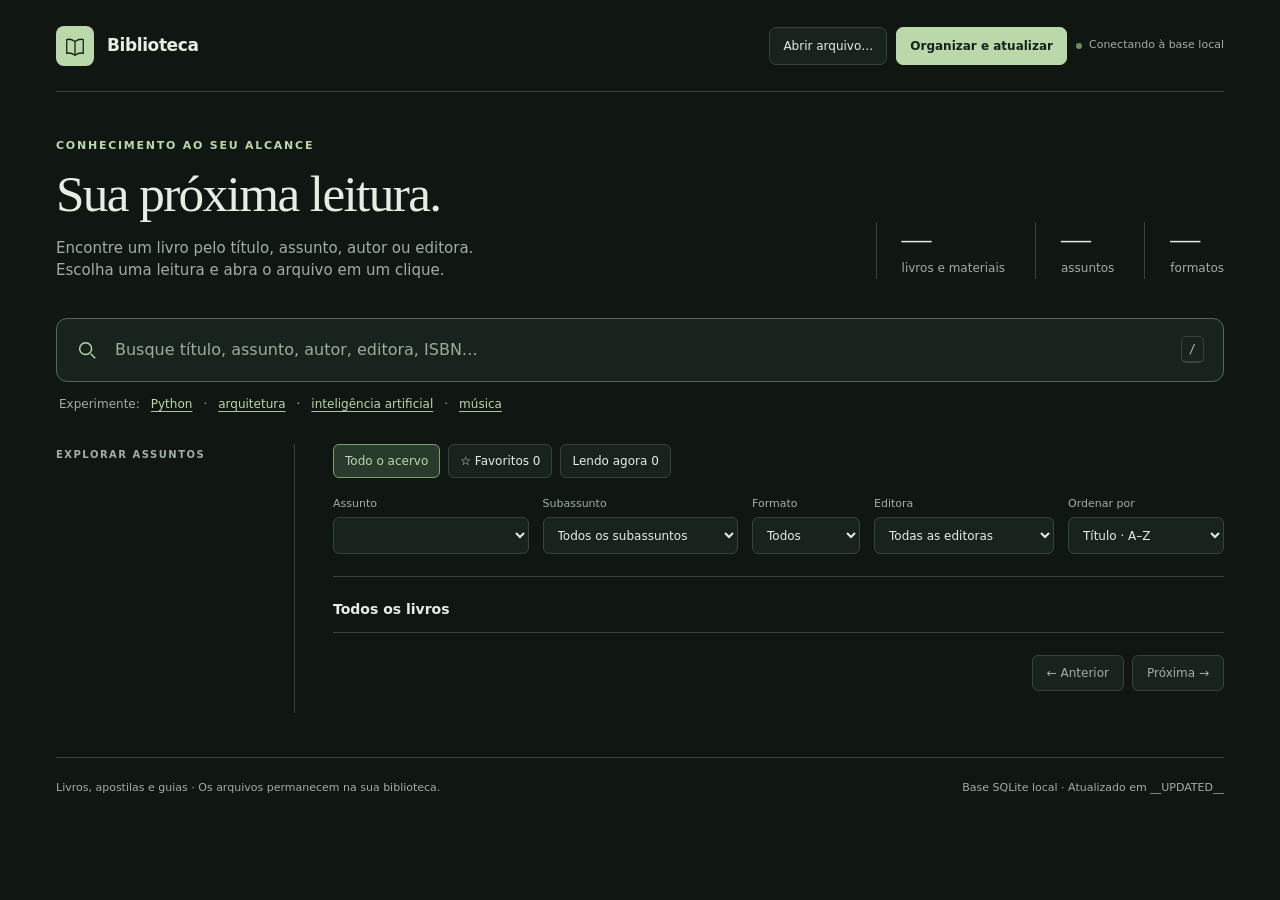
==== src/main/resources/catalogo/catalogo_template.html @ aec9bbdf "feat: migrate catalog to Java and automate Linux releases" ====
<!doctype html>
<html lang="pt-BR">
<head>
<meta charset="utf-8"><meta name="viewport" content="width=device-width,initial-scale=1">
<meta name="color-scheme" content="dark"><meta name="description" content="Sua biblioteca pessoal: encontre livros por título, assunto ou tecnologia e abra os arquivos em um clique.">
<title>Biblioteca · Catálogo pessoal</title>
<style>
:root{--bg:#f7f6f2;--paper:#fffefa;--ink:#242e2a;--muted:#69716a;--green:#285341;--pale:#eaf0e8;--line:#e0e3da;--serif:Georgia,'Times New Roman',serif}
*{box-sizing:border-box}body{margin:0;color:var(--ink);background:var(--bg);font:15px/1.5 system-ui,-apple-system,BlinkMacSystemFont,'Segoe UI',sans-serif}button,input,select{font:inherit}button,a,input,select{-webkit-tap-highlight-color:transparent}button,select{cursor:pointer}a{color:inherit}button{color:inherit}button:focus-visible,a:focus-visible,select:focus-visible{outline:3px solid #87a58b;outline-offset:3px}button:disabled{cursor:default;opacity:.4}svg{display:block;flex-shrink:0}.shell{max-width:1560px;margin:auto;padding:0 56px}.topbar{height:92px;border-bottom:1px solid var(--line);display:flex;align-items:center;justify-content:space-between;gap:20px}.brand{display:flex;align-items:center;gap:13px;text-decoration:none;font-size:17px;font-weight:650;letter-spacing:-.4px}.brand-mark{width:38px;height:40px;display:grid;place-items:center;background:var(--green);border-radius:8px;color:white}.topnote{display:flex;align-items:center;gap:8px;color:var(--muted);font-size:12px;letter-spacing:.02em}.dot{width:6px;height:6px;background:#6c8d64;border-radius:50%}.hero{display:flex;justify-content:space-between;gap:40px;align-items:flex-end;padding:46px 0 36px}.eyebrow{margin:0 0 10px;text-transform:uppercase;letter-spacing:.16em;font-size:11px;font-weight:700;color:var(--green)}h1{font:normal clamp(34px,4vw,52px)/1.12 var(--serif);letter-spacing:-1.6px;margin:0 0 15px}.intro{max-width:570px;color:var(--muted);margin:0;font-size:15px}.stats{display:flex;gap:30px;padding-bottom:3px}.stat{border-left:1px solid var(--line);padding-left:25px}.stat strong{font:normal 30px/1.15 var(--serif);display:block}.stat span{color:var(--muted);font-size:12px;white-space:nowrap}.searchbox{display:flex;align-items:center;gap:15px;background:var(--paper);border:1px solid #b4c3b4;border-radius:11px;padding:0 19px;box-shadow:0 3px 12px #243e2b06;color:var(--green)}.searchbox:focus-within{outline:3px solid #d4e2d0;border-color:var(--green)}.searchbox input{outline:none;border:0;background:none;width:100%;height:62px;font-size:16px;color:var(--ink);min-width:0}.searchbox input::placeholder{color:#7a8279}.searchbox button{background:transparent;border:0;padding:7px;border-radius:5px;font-size:23px;line-height:1;color:var(--muted)}.key{border:1px solid var(--line);border-bottom-width:2px;border-radius:5px;padding:0 7px;color:#8a9188;font:12px/24px monospace}.examples{font-size:12px;color:var(--muted);display:flex;align-items:center;gap:7px;flex-wrap:wrap;margin:11px 0 29px;padding-left:3px}.example{border:0;background:none;padding:2px 4px;color:var(--green);text-decoration:underline;text-decoration-color:#adc0ab;text-underline-offset:3px}.layout{display:grid;grid-template-columns:239px minmax(0,1fr);gap:38px;padding-bottom:44px}.sidebar{border-right:1px solid var(--line);padding-right:24px}.sideheading{margin:3px 0 14px;font-size:10px;letter-spacing:.15em;font-weight:750;color:var(--muted);text-transform:uppercase}.topics{display:flex;flex-direction:column;gap:3px}.topic{display:flex;align-items:center;justify-content:space-between;gap:10px;text-align:left;background:none;border:0;border-radius:7px;padding:9px 10px;width:100%;font-size:12px;line-height:1.4}.topic:hover{background:#eef0e9}.topic.active{background:var(--pale);color:var(--green);font-weight:650}.topic small{color:#818b7d;font-size:10px;font-weight:500;font-variant-numeric:tabular-nums}.alltopic{margin-bottom:9px}.mobile-topic{display:none}.filters{display:flex;gap:14px;align-items:flex-end;padding:0 0 22px;border-bottom:1px solid var(--line)}.field{display:flex;flex-direction:column;gap:5px;min-width:0;flex:1}.field label{font-size:11px;color:var(--muted)}.field select{border:1px solid var(--line);border-radius:6px;background:var(--paper);height:37px;padding:0 30px 0 10px;color:var(--ink);width:100%;font-size:12px;max-width:100%}.field.small{flex:0 0 108px}.field.order{flex:0 0 156px}.clear{border:0;background:none;color:var(--green);font-size:12px;white-space:nowrap;height:37px;padding:0 0 0 5px;text-decoration:underline;text-underline-offset:3px}.resultsbar{display:flex;align-items:center;justify-content:space-between;gap:12px;margin:22px 0 12px}.resultsbar h2{font-size:14px;margin:0;font-weight:650}.resultsbar p{font-size:12px;margin:0;color:var(--muted)}.results{border-top:1px solid var(--line)}.book{display:grid;grid-template-columns:38px minmax(0,1fr) auto;gap:16px;align-items:center;border-bottom:1px solid var(--line);padding:20px 0}.book-icon{width:36px;height:46px;border-radius:3px 6px 6px 3px;display:grid;place-items:center;color:#6d8771;border:1px solid #d6dfd1;background:#edf1e9;box-shadow:inset 4px 0 #e1e8db}.book:nth-child(3n+2) .book-icon{background:#f0eee7;color:#8c8165;border-color:#e4dece;box-shadow:inset 4px 0 #e9e2d3}.book:nth-child(3n) .book-icon{background:#eaf0ef;color:#6e8788;border-color:#d5dfdc;box-shadow:inset 4px 0 #dde7e3}.book h3{font-size:15px;line-height:1.45;font-weight:550;letter-spacing:-.1px;margin:0 0 6px;overflow-wrap:anywhere}.book h3 a{text-decoration:none}.book h3 a:hover{text-decoration:underline;text-decoration-color:#8ba489;text-underline-offset:4px}.meta{display:flex;gap:8px;align-items:center;flex-wrap:wrap;color:var(--muted);font-size:11px;line-height:1.6}.badge{font-size:9px;letter-spacing:.04em;padding:1px 5px;background:#eceee7;border:1px solid #e1e4da;border-radius:4px;color:#636f5e}.crumb{color:#8c9287}.open{display:flex;gap:8px;align-items:center;text-decoration:none;font-size:12px;font-weight:600;color:var(--green);padding:8px 12px;background:var(--paper);border:1px solid #d4ded0;border-radius:6px;white-space:nowrap}.open:hover{background:var(--pale);border-color:#a2b59a}.pagination{display:flex;align-items:center;justify-content:space-between;gap:12px;padding:22px 0;font-size:12px;color:var(--muted)}.pagebuttons{display:flex;gap:8px}.pagebuttons button{background:var(--paper);border:1px solid var(--line);border-radius:6px;padding:8px 14px;font-size:12px}.empty{text-align:center;padding:65px 20px}.empty h3{font:normal 26px var(--serif);margin:0 0 10px}.empty p{color:var(--muted);font-size:13px;max-width:340px;margin:0 auto 16px}.empty button{border:0;border-radius:6px;background:var(--green);color:white;padding:10px 16px;font-size:12px}footer{border-top:1px solid var(--line);display:flex;justify-content:space-between;gap:20px;padding:22px 0 28px;font-size:11px;color:var(--muted)}footer p{margin:0}.sr-only{position:absolute;width:1px;height:1px;padding:0;margin:-1px;overflow:hidden;clip:rect(0,0,0,0);white-space:nowrap;border:0}[hidden]{display:none!important}
@media(min-width:1500px){.layout{gap:50px;grid-template-columns:260px minmax(0,1fr)}}
@media(max-width:1000px){.shell{padding:0 28px}.stats{gap:17px}.stat{padding-left:17px}.hero{gap:25px}.layout{grid-template-columns:195px minmax(0,1fr);gap:24px}.sidebar{padding-right:17px}.filters{flex-wrap:wrap}.field{flex-basis:100%}.field.small{flex:1}.field.order{flex:1}.clear{flex:0}.topic{padding:9px 7px}}
@media(max-width:700px){.shell{padding:0 20px}.topbar{height:72px}.topnote{font-size:10px}.hero{display:block;padding:32px 0 25px}h1{font-size:38px}.intro{font-size:14px}.stats{margin-top:25px;gap:28px}.stat{padding-left:0;border:0}.stat strong{font-size:25px}.searchbox{padding:0 13px;gap:10px}.searchbox input{font-size:14px;height:56px}.key{display:none}.examples{margin-bottom:23px;font-size:11px}.layout{display:block}.sidebar{display:none}.mobile-topic{display:flex}.filters{gap:12px}.field{flex-basis:calc(50% - 12px)}.field.small{flex-basis:calc(35% - 12px)}.field.order{flex-basis:calc(45% - 12px)}.clear{flex:1;font-size:11px}.book{grid-template-columns:29px minmax(0,1fr);gap:12px;padding:17px 0}.book-icon{width:28px;height:37px}.book-icon svg{width:14px}.book h3{font-size:14px}.book .open{grid-column:2;justify-self:start;padding:5px 10px;font-size:11px}.meta{font-size:10px}.resultsbar h2{font-size:13px}.resultsbar p{font-size:11px}.pagination{align-items:flex-start;flex-direction:column}footer{flex-direction:column;gap:6px}.brand{font-size:16px}.brand-mark{width:32px;height:35px}}
@media(prefers-reduced-motion:no-preference){button,a{transition:background .15s,border-color .15s}.book{animation:appear .18s ease-out}@keyframes appear{from{opacity:.5;transform:translateY(2px)}to{opacity:1;transform:none}}}

.personal-tabs{display:flex;gap:8px;flex-wrap:wrap;margin-bottom:18px}.personal-tab,.mark-button{border:1px solid var(--line);border-radius:6px;background:var(--paper);padding:7px 11px;font-size:12px}.personal-tab.active,.mark-button.active{background:var(--pale);border-color:#9eb698;color:var(--green)}.book-actions{display:flex;gap:7px;align-items:center;flex-wrap:wrap;margin-top:10px}.mark-button{font-size:11px;padding:5px 9px}.reading-shelf{background:#edf1e9;border:1px solid #d7e0d1;border-radius:10px;padding:23px;margin:0 0 28px}.reading-shelf h2{font:normal 25px var(--serif);margin:0 0 5px}.reading-shelf>p{font-size:12px;color:var(--muted);margin:0 0 17px}.reading-cards{display:grid;grid-template-columns:repeat(auto-fill,minmax(245px,1fr));gap:12px}.reading-card{background:var(--paper);border:1px solid #dce2d6;border-radius:8px;padding:17px;min-width:0}.reading-card h3{margin:0 0 7px;font-size:14px;font-weight:600;overflow-wrap:anywhere}.reading-card p{font-size:11px;color:var(--muted);margin:0 0 13px}.reading-card .book-actions{margin:0 0 13px}.storage-note{font-size:11px;color:var(--muted);margin:12px 0 0}.storage-error{background:#fff1d9;border:1px solid #d9c29c;padding:12px 16px;border-radius:6px;font-size:12px;margin-bottom:20px}.bookmark-dialog{border:1px solid var(--line);border-radius:12px;max-width:460px;width:calc(100% - 32px);padding:28px;color:var(--ink);background:var(--paper);box-shadow:0 20px 70px #243e2b30}.bookmark-dialog::backdrop{background:#172b2366}.bookmark-dialog h2{font:normal 28px var(--serif);margin:0 0 12px}.bookmark-dialog p{font-size:13px;color:var(--muted);overflow-wrap:anywhere}.bookmark-dialog label{display:block;font-size:12px;margin:17px 0 6px}.bookmark-dialog input{border:1px solid #b4c3b4;background:white;border-radius:6px;padding:10px;width:100%;color:var(--ink)}.dialog-actions{display:flex;justify-content:flex-end;gap:10px;margin-top:22px}.dialog-actions button{border:1px solid var(--line);border-radius:6px;padding:9px 15px;background:var(--paper);font-size:12px}.dialog-actions .primary{background:var(--green);color:white;border-color:var(--green)}.save-feedback{font-size:11px;color:var(--green)}
@media(max-width:700px){.reading-shelf{padding:17px}.book .open{grid-column:2}.reading-cards{grid-template-columns:1fr}.book-actions{gap:5px}.mark-button{font-size:10px}}
.filename{display:block;font-size:11px;font-weight:400;line-height:1.5;color:var(--muted);margin-top:4px;overflow-wrap:anywhere}.reading-card .filename{font-size:10px}.title-unknown{font-style:italic}

:root{--bg:#101713;--paper:#19231d;--ink:#e7ede3;--muted:#a0afa2;--green:#bad8a9;--pale:#293b2c;--line:#354437;color-scheme:dark}.brand-mark{background:#bad8a9;color:#162219}.searchbox{border-color:#53694f;box-shadow:none}.searchbox:focus-within{outline-color:#354e36}.searchbox input::placeholder{color:#9cae9b}.searchbox .key{color:#adbcaa}.topic:hover{background:#223025}.topic small{color:#a0b49b}.topic.active{background:#293f2d}.book-icon,.book:nth-child(3n+2) .book-icon,.book:nth-child(3n) .book-icon{background:#22362a;color:#a3b89c;border-color:#3a503b;box-shadow:inset 4px 0 #314a34}.book:nth-child(3n+2) .book-icon{background:#302e21;border-color:#4c4a33;box-shadow:inset 4px 0 #403b29;color:#bcb18b}.badge{background:#2b382a;border-color:#43523d;color:#c3d1b8}.reading-shelf{background:#1b2b20;border-color:#40553d}.reading-card{border-color:#3e503b}.open{border-color:#52684b}.open:hover{border-color:#8fa480}.mark-button.active,.personal-tab.active{border-color:#829b70}.bookmark-dialog input,.bookmark-dialog textarea{background:#101b13;border-color:#52694b}.dialog-actions .primary,.empty button{background:#bad8a9;border-color:#bad8a9;color:#132216}.storage-error{background:#3b2e18;border-color:#6c5734;color:#e5d0a5}.topic:focus-visible,button:focus-visible,a:focus-visible,select:focus-visible,input:focus-visible,textarea:focus-visible{outline-color:#a9c394}.top-actions{display:flex;gap:9px;align-items:center;flex-wrap:wrap}.toolbar-button{border:1px solid var(--line);border-radius:7px;padding:9px 13px;background:var(--paper);font-size:12px}.toolbar-button.primary{background:#bad8a9;color:#142317;border-color:#bad8a9;font-weight:650}.topnote{font-size:11px}.app-status{display:flex;align-items:center;gap:7px;color:var(--muted);font-size:11px}.operation{border:1px solid #50654a;border-radius:8px;background:#1b2c20;padding:17px 20px;margin:0 0 25px}.operation-head{display:flex;justify-content:space-between;gap:15px;font-size:12px;margin-bottom:10px}.operation progress{width:100%;height:10px;accent-color:#bad8a9;display:block}.operation progress::-webkit-progress-bar{background:#344734;border-radius:8px}.operation progress::-webkit-progress-value{background:#bad8a9;border-radius:8px}.operation p{font-size:12px;color:var(--muted);margin:10px 0 0;overflow-wrap:anywhere}.operation.error{border-color:#9d7851}.bookmark-dialog textarea{resize:vertical;min-height:180px;max-height:60vh;width:100%;border-radius:6px;padding:12px;border:1px solid #52694b;color:var(--ink);font:13px/1.6 system-ui}.bookmark-dialog select{width:100%;padding:10px;border:1px solid var(--line);border-radius:6px;background:var(--bg);color:var(--ink)}.note-preview{border-left:2px solid #5e7753;padding-left:10px;white-space:pre-wrap;overflow-wrap:anywhere}.metadata-list{margin:15px 0;display:grid;grid-template-columns:minmax(85px,30%) 1fr;gap:7px 15px;font-size:12px;max-height:45vh;overflow:auto}.metadata-list dt{color:var(--muted)}.metadata-list dd{margin:0;overflow-wrap:anywhere;white-space:pre-wrap}.dialog-message{font-size:12px;color:#e8c29b;min-height:18px}.field.publisher{flex:0 1 180px}.filters{flex-wrap:wrap}.filters>.field:first-child:not(.mobile-topic){min-width:190px}.file-open-note{font-size:12px;color:var(--muted);margin:0 0 20px}.file-open-note a{color:var(--green)}
@media(max-width:1000px){.topbar{height:auto;min-height:92px;padding:17px 0}.top-actions{justify-content:flex-end}.topnote{display:none}.field.publisher{flex:1}}@media(max-width:700px){.topbar{align-items:flex-start;gap:15px;flex-direction:column;padding:18px 0}.top-actions{justify-content:flex-start;width:100%;gap:7px}.toolbar-button{font-size:11px;padding:8px 10px}.app-status{width:100%;font-size:10px}.filters>.field:first-child:not(.mobile-topic){min-width:0}.field.publisher{flex-basis:calc(50% - 12px)}.hero{padding-top:27px}.bookmark-dialog{padding:21px}.reading-card .open{font-size:11px}}

</style>
</head>
<body>
<div class="shell">
<header class="topbar"><a class="brand" href="catalogo_livros.html" aria-label="Biblioteca: página inicial"><span class="brand-mark"><svg width="22" height="22" viewBox="0 0 24 24" fill="none" stroke="currentColor" stroke-width="1.4" aria-hidden="true"><path d="M3 5c3-1 6 0 9 2 3-2 6-3 9-2v15c-3-1-6 0-9 2-3-2-6-3-9-2Z"/><path d="M12 7v15"/></svg></span>Biblioteca</a><div class="top-actions"><button class="toolbar-button" id="openFileButton">Abrir arquivo…</button><button class="toolbar-button primary" id="organizeButton">Organizar e atualizar</button><span class="app-status" id="databaseStatus"><i class="dot" aria-hidden="true"></i>Conectando à base local</span><input type="file" id="openFileInput" accept=".pdf,.epub,application/pdf,application/epub+zip" hidden></div></header>
<section class="hero" aria-labelledby="heading"><div><p class="eyebrow">Conhecimento ao seu alcance</p><h1 id="heading">Sua próxima leitura.</h1><p class="intro">Encontre um livro pelo título, assunto, autor ou editora.<br>Escolha uma leitura e abra o arquivo em um clique.</p></div><div class="stats" aria-label="Resumo da biblioteca"><div class="stat"><strong id="total">—</strong><span>livros e materiais</span></div><div class="stat"><strong id="topicsCount">—</strong><span>assuntos</span></div><div class="stat"><strong id="formatsCount">—</strong><span>formatos</span></div></div></section>
<section class="operation" id="operationPanel" role="status" aria-live="polite" hidden><div class="operation-head"><strong id="operationTitle">Atualizando catálogo</strong><span id="operationPercent">0%</span></div><progress id="operationProgress" max="100" value="0" aria-label="Progresso da operação"></progress><p id="operationMessage"></p></section><p class="file-open-note" id="fileOpenNote" hidden></p>
<div id="storageError" class="storage-error" role="status" hidden>Não foi possível confirmar o salvamento das últimas alterações na base local. Elas continuam disponíveis nesta página; verifique se a aplicação Catálogo está em execução.</div>
<section class="reading-shelf" id="readingShelf" aria-labelledby="readingHeading" hidden><h2 id="readingHeading">Continue de onde parou.</h2><p>Suas leituras em andamento, com o último ponto que você registrou.</p><div class="reading-cards" id="readingCards"></div><p class="storage-note">Seus favoritos, pontos de leitura e anotações ficam salvos na base SQLite. Registre a página antes de sair da leitura. O catálogo não acompanha a página automaticamente. A abertura na página salva depende do leitor de PDF.</p></section>
<section aria-label="Pesquisar na biblioteca"><div class="searchbox"><svg width="22" height="22" viewBox="0 0 24 24" fill="none" stroke="currentColor" stroke-width="1.6" aria-hidden="true"><circle cx="10.5" cy="10.5" r="6.5"/><path d="m16 16 5 5"/></svg><label class="sr-only" for="search">Pesquisar por título, assunto ou tecnologia</label><input id="search" type="search" placeholder="Busque título, assunto, autor, editora, ISBN…" autocomplete="off" spellcheck="false"><button id="clearSearch" aria-label="Apagar pesquisa" hidden>×</button><span class="key" aria-hidden="true">/</span></div><div class="examples"><span>Experimente:</span><button class="example" data-query="Python">Python</button><span>·</span><button class="example" data-query="arquitetura">arquitetura</button><span>·</span><button class="example" data-query="inteligência artificial">inteligência artificial</button><span>·</span><button class="example" data-query="música">música</button></div></section>
<div class="layout"><aside class="sidebar" aria-label="Navegar por assunto"><p class="sideheading">Explorar assuntos</p><nav class="topics" id="topics"></nav></aside><main id="main"><nav class="personal-tabs" aria-label="Minhas listas"><button class="personal-tab active" id="viewAll">Todo o acervo</button><button class="personal-tab" id="viewFavorites">☆ Favoritos <span id="favoritesCount">0</span></button><button class="personal-tab" id="viewReading">Lendo agora <span id="readingCount">0</span></button></nav><div class="filters"><div class="field mobile-topic"><label for="topicSelect">Assunto</label><select id="topicSelect"></select></div><div class="field"><label for="sectionSelect">Subassunto</label><select id="sectionSelect"><option value="">Todos os subassuntos</option></select></div><div class="field small"><label for="formatSelect">Formato</label><select id="formatSelect"><option value="">Todos</option></select></div><div class="field publisher"><label for="publisherSelect">Editora</label><select id="publisherSelect"><option value="">Todas as editoras</option></select></div><div class="field order"><label for="sortSelect">Ordenar por</label><select id="sortSelect"><option value="title">Título · A–Z</option><option value="topic">Assunto · A–Z</option></select></div><button class="clear" id="reset" hidden>Limpar filtros</button></div><div class="resultsbar"><h2 id="resultsTitle">Todos os livros</h2><p id="resultCount" role="status" aria-live="polite"></p></div><div class="results" id="results"></div><div class="empty" id="empty" hidden><h3>Nenhum livro por aqui.</h3><p>Tente uma palavra mais simples ou remova os filtros para ampliar a busca.</p><button id="emptyReset">Ver todo o acervo</button></div><div class="pagination" id="pagination"><span id="pageInfo"></span><div class="pagebuttons"><button id="prev">← Anterior</button><button id="next">Próxima →</button></div></div></main></div>
<footer><p>Livros, apostilas e guias · Os arquivos permanecem na sua biblioteca.</p><p>Base SQLite local · Atualizado em __UPDATED__</p></footer>
<dialog id="bookmarkDialog" class="bookmark-dialog" aria-labelledby="bookmarkHeading"><form id="bookmarkForm"><h2 id="bookmarkHeading">Seu ponto de leitura</h2><p id="bookmarkTitle"></p><label id="bookmarkLabel" for="bookmarkInput">Página em que você parou</label><input id="bookmarkInput" required><p id="bookmarkHelp"></p><div class="dialog-actions"><button type="button" id="bookmarkCancel">Cancelar</button><button class="primary" type="submit">Salvar ponto de leitura</button></div></form></dialog>
<dialog id="notesDialog" class="bookmark-dialog" aria-labelledby="notesHeading"><form id="notesForm"><h2 id="notesHeading">Suas anotações</h2><p id="notesBookTitle"></p><label for="notesInput">Ideias, trechos e observações sobre este livro</label><textarea id="notesInput" maxlength="200000" placeholder="Anote o que você quer lembrar…"></textarea><p class="dialog-message" id="notesMessage" role="status"></p><div class="dialog-actions"><button type="button" id="notesCancel">Cancelar</button><button class="primary" type="submit" id="notesSave">Salvar anotações</button></div></form></dialog>
<dialog id="metadataDialog" class="bookmark-dialog" aria-labelledby="metadataHeading"><h2 id="metadataHeading">Sobre o documento</h2><p id="metadataBookTitle"></p><dl class="metadata-list" id="metadataList"></dl><label for="moveCategory">Categoria do livro</label><select id="moveCategory"></select><p class="dialog-message" id="moveMessage" role="status"></p><div class="dialog-actions"><button type="button" id="metadataCancel">Fechar</button><button class="primary" type="button" id="moveBookButton">Mover para esta categoria</button></div></dialog>
<p id="saveFeedback" class="sr-only" role="status" aria-live="polite"></p>
<noscript><p>Ative o JavaScript do navegador para pesquisar neste catálogo local.</p></noscript>
</div>
<script id="catalog-data" type="application/json">__CATALOG_DATA__</script>
<script>
'use strict';
const API_CONFIG=__API_CONFIG__;
let databaseReady=false,categories=[],publishers=[],persistQueue=Promise.resolve();
let DATA=JSON.parse(document.getElementById('catalog-data').textContent);
const LABELS={arquitetura_e_integracao:'Arquitetura e integração',blockchain_e_criptomoedas:'Blockchain e criptomoedas',carreira_e_produtividade:'Carreira e produtividade',cloud:'Cloud',computacao:'Computação',comunicacao_e_design:'Comunicação e design',conhecimentos_gerais:'Conhecimentos gerais',dados_e_bancos_de_dados:'Dados e bancos de dados',desenvolvimento_de_jogos:'Desenvolvimento de jogos',desenvolvimento_desktop:'Desenvolvimento desktop',desenvolvimento_mobile:'Desenvolvimento mobile',desenvolvimento_pessoal:'Desenvolvimento pessoal',desenvolvimento_web:'Desenvolvimento web',dev_ops_e_infraestrutura:'DevOps e infraestrutura',documentos_e_manuais:'Documentos e manuais',engenharia_de_software:'Engenharia de software',ferramentas_e_educacao:'Ferramentas e educação',gestao_e_negocios:'Gestão e negócios',inteligencia_artificial:'Inteligência artificial',literatura:'Literatura',matematica_e_estatistica:'Matemática e estatística',musica:'Música',processos_de_negocio:'Processos de negócio',programacao:'Programação',redes_e_sistemas:'Redes e sistemas',religiao_e_espiritualidade:'Religião e espiritualidade',seguranca_da_informacao:'Segurança da informação',ap_is:'APIs',graph_ql:'GraphQL',rest:'REST',ddd:'DDD',soa:'SOA',wso2:'WSO2',java_script:'JavaScript',type_script:'TypeScript',no_sql:'NoSQL',mongo_db:'MongoDB',my_sql:'MySQL',postgre_sql:'PostgreSQL',open_stack:'OpenStack',git_hub_actions:'GitHub Actions',git_e_git_hub:'Git e GitHub',open_shift:'OpenShift',core_os:'CoreOS',i_os_e_swift:'iOS e Swift',eletronica_e_io_t:'Eletrônica e IoT',out_systems:'OutSystems',h_igh_performance:'High performance',la_te_x:'LaTeX',j_bpm_e_pam:'jBPM e PAM',o_caml:'OCaml',csharp_e_dotnet:'C# e .NET',c_e_cpp:'C e C++',ci_e_cd:'CI e CD',sre:'SRE',aws:'AWS',gcp:'GCP',php:'PHP',r:'R',abap:'ABAP',sql:'SQL',matlab_e_octave:'MATLAB e Octave',brms_e_drools:'BRMS e Drools',ux_e_web_design:'UX e Web Design',html_e_css:'HTML e CSS',node_js:'Node.js',orientacao_a_objetos_e_boas_praticas:'Orientação a objetos e boas práticas',algoritmos_e_estruturas_de_dados:'Algoritmos e estruturas de dados',concorrencia_e_desempenho:'Concorrência e desempenho',fundamentos_e_referencia:'Fundamentos e referência',interfaces_graficas:'Interfaces gráficas',certificacao:'Certificação',web_e_extracao_de_dados:'Web e extração de dados',visao_computacional:'Visão computacional',processamento_de_linguagem_natural:'Processamento de linguagem natural',organizacao_pessoal:'Organização pessoal',ciencia_de_dados:'Ciência de dados',mineracao_de_dados:'Mineração de dados',migracao_de_dados:'Migração de dados',visualizacao_de_dados:'Visualização de dados',fundamentos_e_modelagem:'Fundamentos e modelagem',estatistica:'Estatística',algebra_linear:'Álgebra linear',calculo_e_equacoes_diferenciais:'Cálculo e equações diferenciais',teoria_musical_e_partituras:'Teoria musical e partituras',violao:'Violão',pentest_e_forense:'Pentest e forense',seguranca_de_aplicacoes:'Segurança de aplicações',identidade_e_acesso:'Identidade e acesso',padroes_de_projeto:'Padrões de projeto',arquitetura_orientada_a_eventos:'Arquitetura orientada a eventos',microsservicos:'Microsserviços',arquitetura_hexagonal:'Arquitetura hexagonal',arquitetura_de_software:'Arquitetura de software',infraestrutura_como_codigo_e_automacao:'Infraestrutura como código e automação',agilidade_e_metodos:'Agilidade e métodos',estrategia_e_inovacao:'Estratégia e inovação',gestao_de_equipes:'Gestão de equipes',gestao_de_produtos:'Gestão de produtos',lideranca_e_comunicacao:'Liderança e comunicação',boas_praticas:'Boas práticas',testes_e_refatoracao:'Testes e refatoração',religiao:'Religião',historia_e_politica:'História e política',ficcao_e_poesia:'Ficção e poesia'};
const $=id=>document.getElementById(id);
const norm=s=>s.normalize('NFD').replace(/[\u0300-\u036f]/g,'').toLowerCase().replace(/[^a-z0-9#+]+/g,' ').trim();
const label=s=>LABELS[s]||s.replace(/_/g,' ').replace(/^./,c=>c.toUpperCase());
const title=s=>s.replace(/_/g,' ').replace(/^./,c=>c.toUpperCase());
const ALIASES=[['oreilly','o reilly'],['editora','publisher'],['autor','author'],['ano','year'],['idioma','language'],['inteligencia artificial','artificial intelligence','ia','ai'],['aprendizado de maquina','aprendizagem de maquina','machine learning'],['aprendizado profundo','deep learning'],['banco de dados','bancos de dados','database','databases'],['seguranca','security'],['musica','music'],['arquitetura','architecture'],['redes','network','networking'],['nuvem','cloud'],['programacao','programming'],['testes','testing','test driven'],['gestao','management'],['estatistica','statistics'],['dados','data'],['violao','guitarra','guitar'],['eventos','event driven'],['javascript','java script'],['typescript','type script'],['devops','dev ops'],['github','git hub'],['nosql','no sql'],['mongodb','mongo db'],['mysql','my sql'],['postgresql','postgre sql'],['ios','i os'],['iot','io t'],['latex','la te x'],['csharp','c#'],['dotnet','net']];
function addAliases(text){let result=text;const padded=' '+text+' ';for(const group of ALIASES){if(group.some(term=>padded.includes(' '+term+' ')))result+=' '+group.join(' ')}return result}
function prepareData(){for(const item of DATA){item.title=item.documentTitle||'Título não identificado no documento';item.filename=item.filename||item.path.split('/').pop();item.topicLabel=label(item.topic);item.sectionLabel=item.section.split('/').map(label).join(' / ');item.search=addAliases(norm(item.title+' '+item.name+' '+item.filename+' '+item.section+' '+item.sectionLabel+' '+item.format+' '+JSON.stringify(item.metadata||{})))}}
prepareData();
let topicKeys=[...new Set(DATA.map(x=>x.topic))].sort((a,b)=>label(a).localeCompare(label(b),'pt-BR'));
let formats=[...new Set(DATA.map(x=>x.format))].sort();
const state={query:'',topic:'',section:'',format:'',sort:'title',page:1,view:'all',publisher:''}, PAGE_SIZE=40;
const STORAGE_KEY='biblioteca_pessoal_leituras_v1';
let libraryMarks={};
function sanitizeMarks(value){const result=Object.create(null);if(!value||typeof value!=='object'||Array.isArray(value))return result;for(const[path,mark]of Object.entries(value).slice(0,10000)){if(path.length>2048||path.startsWith('/')||path.split('/').includes('..')||!mark||typeof mark!=='object'||Array.isArray(mark))continue;result[path]={favorite:mark.favorite===true,reading:mark.reading===true,page:Number.isSafeInteger(mark.page)&&mark.page>0?mark.page:null,location:typeof mark.location==='string'?mark.location.slice(0,500):'',notes:typeof mark.notes==='string'?mark.notes.slice(0,200000):'',updated:Number.isFinite(mark.updated)?mark.updated:0}}return result}
try{const raw=localStorage.getItem(STORAGE_KEY);libraryMarks=sanitizeMarks(raw?JSON.parse(raw):{});localStorage.setItem(STORAGE_KEY,JSON.stringify(libraryMarks))}catch(error){libraryMarks=sanitizeMarks(libraryMarks);$('storageError').hidden=false}
function markFor(book){return libraryMarks[book.path]||{favorite:false,reading:false,page:null,location:'',notes:'',updated:0}}
function saveMark(book,patch){const path=book.path;const mark={...markFor(book),...patch,updated:Date.now()};libraryMarks[path]=mark;try{localStorage.setItem(STORAGE_KEY,JSON.stringify(libraryMarks))}catch(error){}persistQueue=persistQueue.catch(()=>{}).then(()=>api('/api/marks',{path,patch:mark})).then(()=>{$('storageError').hidden=true;$('saveFeedback').textContent='Alterações salvas na base SQLite.'}).catch(error=>{$('storageError').hidden=false;throw error});return persistQueue}

function readingUrl(book){const mark=markFor(book);return book.url+(book.format==='PDF'&&mark.page?'#page='+mark.page:'')}
function markButton(text,active,callback){const button=el('button','mark-button'+(active?' active':''),text);button.type='button';button.setAttribute('aria-pressed',String(active));button.addEventListener('click',callback);return button}
function bookActions(book){const mark=markFor(book);const actions=el('div','book-actions');actions.append(markButton(mark.favorite?'★ Favorito':'☆ Favoritar',mark.favorite,()=>{saveMark(book,{favorite:!markFor(book).favorite}).catch(()=>{});render()}),markButton(mark.reading?'✓ Lendo agora':'Começar a ler',mark.reading,()=>{saveMark(book,{reading:!markFor(book).reading}).catch(()=>{});render()}));if(mark.reading){const point=el('button','mark-button',book.format==='PDF'?(mark.page?'Página '+mark.page+' · alterar':'Registrar página'):(mark.location?'Alterar ponto salvo':'Registrar ponto'));point.type='button';point.addEventListener('click',()=>editBookmark(book));actions.append(point)}const notes=el('button','mark-button'+(mark.notes?' active':''),mark.notes?'Anotações ●':'Anotações');notes.type='button';notes.addEventListener('click',()=>editNotes(book));const details=el('button','mark-button','Detalhes');details.type='button';details.addEventListener('click',()=>showMetadata(book));actions.append(notes,details);return actions}
let editingBook=null;
function editBookmark(book){editingBook=book;const mark=markFor(book);const isPDF=book.format==='PDF';$('bookmarkTitle').textContent=book.title+' ('+book.filename+')';$('bookmarkLabel').textContent=isPDF?'Página em que você parou':'Onde você parou?';const input=$('bookmarkInput');input.type=isPDF?'number':'text';input.required=true;input.min=isPDF?'1':'';input.step=isPDF?'1':'';input.maxLength=500;input.value=isPDF?(mark.page||''):mark.location;input.placeholder=isPDF?'Ex.: 42':'Ex.: Capítulo 3, seção Introdução';$('bookmarkHelp').textContent=isPDF?'Use o número da página no leitor de PDF, que pode ser diferente do número impresso no livro. O botão Continuar tentará abrir nessa página.':'Seu ponto ficará anotado no catálogo. Ao abrir o EPUB, use essa anotação para retomar no aplicativo de leitura.';$('bookmarkDialog').showModal();input.focus()}
function renderReadingShelf(){const reading=DATA.filter(book=>markFor(book).reading).sort((a,b)=>markFor(b).updated-markFor(a).updated);$('readingShelf').hidden=!reading.length;const fragment=document.createDocumentFragment();for(const book of reading){const mark=markFor(book);const card=el('article','reading-card');const heading=el('h3','',book.title);heading.append(el('span','filename','('+book.filename+')'));card.append(heading);const point=book.format==='PDF'?(mark.page?'Página '+mark.page:'Página ainda não registrada'):(mark.location||'Ponto de leitura ainda não registrado');card.append(el('p','',book.format+' · '+point),bookActions(book));const link=el('a','open',book.format==='PDF'&&mark.page?'Continuar na página '+mark.page+' ↗':'Abrir leitura ↗');link.href=readingUrl(book);link.target='_blank';link.rel='noopener';link.addEventListener('click',()=>saveMark(book,{}).catch(()=>{}));card.append(link);if(mark.notes)card.append(el('p','note-preview',mark.notes.length>140?mark.notes.slice(0,140)+'…':mark.notes));fragment.append(card)}$('readingCards').replaceChildren(fragment);$('favoritesCount').textContent=DATA.filter(x=>markFor(x).favorite).length;$('readingCount').textContent=reading.length;for(const[id,view]of [['viewAll','all'],['viewFavorites','favorites'],['viewReading','reading']]){$(id).classList.toggle('active',state.view===view);$(id).setAttribute('aria-pressed',String(state.view===view))}}
const nf=new Intl.NumberFormat('pt-BR');
$('total').textContent=nf.format(DATA.length);$('topicsCount').textContent=topicKeys.length;$('formatsCount').textContent=formats.length;
function el(tag,cls,text){const x=document.createElement(tag);if(cls)x.className=cls;if(text!==undefined)x.textContent=text;return x}
function option(value,text){const x=el('option','',text);x.value=value;return x}
$('topicSelect').append(option('','Todos os assuntos'));
for(const key of topicKeys)$('topicSelect').append(option(key,label(key)));
for(const f of formats)$('formatSelect').append(option(f,f));
const topicButtons=[];
for(const key of ['',...topicKeys]){const btn=el('button','topic'+(key?'':' alltopic'));btn.type='button';btn.append(el('span','',key?label(key):'Todo o acervo'),el('small','',nf.format(key?DATA.filter(x=>x.topic===key).length:DATA.length)));btn.addEventListener('click',()=>setTopic(key));$('topics').append(btn);topicButtons.push({key,btn})}
function setTopic(key){state.topic=key;state.section='';state.page=1;$('topicSelect').value=key;updateSections();render()}
function updateSections(){const select=$('sectionSelect');select.replaceChildren(option('','Todos os subassuntos'));const sections=[...new Set(DATA.filter(x=>!state.topic||x.topic===state.topic).map(x=>x.section))].sort((a,b)=>a.localeCompare(b,'pt-BR'));for(const s of sections){const parts=s.split('/');select.append(option(s,(state.topic?parts.slice(1):parts).map(label).join(' / ')||'Geral'))}select.value=state.section}
function filtered(){const tokens=norm(state.query).split(/\s+/).filter(Boolean);return DATA.filter(x=>(state.view!=='favorites'||markFor(x).favorite)&&(state.view!=='reading'||markFor(x).reading)&&(!state.topic||x.topic===state.topic)&&(!state.section||x.section===state.section)&&(!state.format||x.format===state.format)&&(!state.publisher||(x.metadata||{}).publisher===state.publisher)&&tokens.every(t=>x.search.includes(t))).sort((a,b)=>(state.sort==='topic'?a.topicLabel.localeCompare(b.topicLabel,'pt-BR'):0)||a.title.localeCompare(b.title,'pt-BR',{numeric:true})||a.path.localeCompare(b.path))}
function icon(){const holder=el('div','book-icon');holder.setAttribute('aria-hidden','true');holder.innerHTML='<svg width="17" height="20" viewBox="0 0 20 24" fill="none" stroke="currentColor" stroke-width="1.3"><path d="M5 3h11v18H5a2 2 0 0 1-2-2V5a2 2 0 0 1 2-2Z"/><path d="M3 18h13M7 7h6M7 10h5"/></svg>';return holder}
function render(){renderReadingShelf();const found=filtered();const pages=Math.max(1,Math.ceil(found.length/PAGE_SIZE));state.page=Math.min(state.page,pages);const start=(state.page-1)*PAGE_SIZE;const fragment=document.createDocumentFragment();for(const book of found.slice(start,start+PAGE_SIZE)){const row=el('article','book');row.append(icon());const content=el('div');const heading=el('h3');const link=el('a','',book.title);link.href=readingUrl(book);link.target='_blank';link.rel='noopener';link.title=book.path;heading.append(link,el('span','filename','('+book.filename+')'));const meta=el('div','meta');meta.append(el('span','badge',book.format),el('span','',book.sectionLabel),el('span','crumb','·'),el('span','',book.size>=1048576?(book.size/1048576).toLocaleString('pt-BR',{maximumFractionDigits:1})+' MB':Math.max(1,Math.round(book.size/1024))+' KB'));const extra=[(book.metadata||{}).author,(book.metadata||{}).publisher,(book.metadata||{}).year].filter(Boolean).join(' · ');if(extra)meta.append(el('span','crumb','·'),el('span','',extra));content.append(heading,meta,bookActions(book));row.append(content);const open=el('a','open',markFor(book).reading&&markFor(book).page?'Continuar · p. '+markFor(book).page:'Abrir');open.href=readingUrl(book);open.addEventListener('click',()=>{if(markFor(book).reading)saveMark(book,{}).catch(()=>{})});open.target='_blank';open.rel='noopener';open.setAttribute('aria-label','Abrir '+book.title);const arrow=el('span','','↗');arrow.setAttribute('aria-hidden','true');open.append(arrow);row.append(open);fragment.append(row)}$('results').replaceChildren(fragment);$('resultsTitle').textContent=state.query?'Resultados da busca':state.topic?label(state.topic):state.view==='favorites'?'Meus favoritos':state.view==='reading'?'Lendo agora':'Todos os livros';$('resultCount').textContent=nf.format(found.length)+(found.length===1?' resultado':' resultados');$('empty').hidden=found.length!==0;$('results').hidden=found.length===0;$('pagination').hidden=found.length===0;$('pageInfo').textContent=found.length?'Exibindo '+nf.format(start+1)+'–'+nf.format(Math.min(start+PAGE_SIZE,found.length))+' de '+nf.format(found.length)+' · Página '+state.page+' de '+pages:'';$('prev').disabled=state.page<=1;$('next').disabled=state.page>=pages;$('clearSearch').hidden=!state.query;$('reset').hidden=!(state.query||state.topic||state.section||state.format||state.sort!=='title'||state.view!=='all'||state.publisher);for(const{key,btn}of topicButtons){btn.classList.toggle('active',key===state.topic);btn.setAttribute('aria-pressed',String(key===state.topic))}}
function reset(){Object.assign(state,{query:'',topic:'',section:'',format:'',sort:'title',page:1,view:'all',publisher:''});$('publisherSelect').value='';$('search').value='';$('topicSelect').value='';$('formatSelect').value='';$('sortSelect').value='title';updateSections();render()}
$('search').addEventListener('input',e=>{state.query=e.target.value;state.page=1;render()});$('clearSearch').addEventListener('click',()=>{$('search').value='';state.query='';state.page=1;render();$('search').focus()});$('topicSelect').addEventListener('change',e=>setTopic(e.target.value));$('sectionSelect').addEventListener('change',e=>{state.section=e.target.value;state.page=1;render()});$('formatSelect').addEventListener('change',e=>{state.format=e.target.value;state.page=1;render()});$('sortSelect').addEventListener('change',e=>{state.sort=e.target.value;state.page=1;render()});$('reset').addEventListener('click',reset);$('emptyReset').addEventListener('click',reset);for(const button of document.querySelectorAll('[data-query]'))button.addEventListener('click',()=>{reset();state.query=button.dataset.query;$('search').value=state.query;render()});function page(delta){state.page+=delta;render();$('main').scrollIntoView({block:'start',behavior:'instant'})}$('prev').addEventListener('click',()=>page(-1));$('next').addEventListener('click',()=>page(1));document.addEventListener('keydown',e=>{if(e.key==='/'&&!['INPUT','SELECT','TEXTAREA'].includes(document.activeElement.tagName)){e.preventDefault();$('search').focus()}if(e.key==='Escape'&&document.activeElement===$('search')){$('clearSearch').click()}});for(const[id,view]of [['viewAll','all'],['viewFavorites','favorites'],['viewReading','reading']])$(id).addEventListener('click',()=>{state.view=view;state.page=1;render()});
$('bookmarkCancel').addEventListener('click',()=>{$('bookmarkDialog').close();editingBook=null});
$('bookmarkForm').addEventListener('submit',event=>{event.preventDefault();if(!editingBook)return;const value=$('bookmarkInput').value.trim();if(editingBook.format==='PDF'){const page=Number(value);if(!Number.isSafeInteger(page)||page<1){$('bookmarkInput').setCustomValidity('Informe um número inteiro de página maior que zero.');$('bookmarkInput').reportValidity();return}saveMark(editingBook,{page,reading:true}).catch(()=>{})}else{if(!value)return;saveMark(editingBook,{location:value.slice(0,500),reading:true}).catch(()=>{})}$('bookmarkDialog').close();editingBook=null;render()});
$('bookmarkInput').addEventListener('input',()=>{$('bookmarkInput').setCustomValidity('')});
window.addEventListener('storage',event=>{if(event.key===STORAGE_KEY){try{libraryMarks=sanitizeMarks(event.newValue?JSON.parse(event.newValue):{});render()}catch(error){$('storageError').hidden=false}}});
updateSections();render();

async function api(path,data){const response=await fetch(API_CONFIG.base+path,{method:data===undefined?'GET':'POST',headers:{'X-Catalogo-Token':API_CONFIG.token,...(data===undefined?{}:{'Content-Type':'application/json'})},body:data===undefined?undefined:JSON.stringify(data)});const result=await response.json();if(!response.ok)throw new Error(result.error||'Não foi possível acessar a base local.');return result}
function refreshNavigation(){topicKeys=[...new Set([...DATA.map(x=>x.topic),...categories.map(x=>x.path.split('/')[0])])].sort((a,b)=>label(a).localeCompare(label(b),'pt-BR'));formats=[...new Set(DATA.map(x=>x.format))].sort();$('total').textContent=nf.format(DATA.length);$('topicsCount').textContent=topicKeys.length;$('formatsCount').textContent=formats.length;$('topicSelect').replaceChildren(option('','Todos os assuntos'));$('formatSelect').replaceChildren(option('','Todos'));$('topics').replaceChildren();topicButtons.length=0;for(const key of topicKeys)$('topicSelect').append(option(key,label(key)));for(const format of formats)$('formatSelect').append(option(format,format));for(const key of ['',...topicKeys]){const btn=el('button','topic'+(key?'':' alltopic'));btn.type='button';btn.append(el('span','',key?label(key):'Todo o acervo'),el('small','',nf.format(key?DATA.filter(x=>x.topic===key).length:DATA.length)));btn.addEventListener('click',()=>setTopic(key));$('topics').append(btn);topicButtons.push({key,btn})}publishers=[...new Set(DATA.map(x=>(x.metadata||{}).publisher).filter(Boolean))].sort((a,b)=>a.localeCompare(b,'pt-BR'));$('publisherSelect').replaceChildren(option('','Todas as editoras'));for(const publisher of publishers)$('publisherSelect').append(option(publisher,publisher));if(!topicKeys.includes(state.topic))state.topic='';if(!publishers.includes(state.publisher))state.publisher='';$('topicSelect').value=state.topic;$('formatSelect').value=state.format;$('publisherSelect').value=state.publisher;updateSections()}
async function loadDatabase(importLocal=false){if(importLocal&&Object.keys(libraryMarks).length)await api('/api/import-marks',{marks:libraryMarks});const result=await api('/api/catalog');DATA=result.books;categories=result.categories||[];libraryMarks=sanitizeMarks(result.marks);prepareData();for(const category of categories)if(category.name&&!LABELS[category.path.split('/').pop()])LABELS[category.path.split('/').pop()]=category.name.replace(/^./,c=>c.toUpperCase());refreshNavigation();render();databaseReady=true;$('databaseStatus').textContent='● Base local conectada';$('storageError').hidden=true;try{localStorage.setItem(STORAGE_KEY,JSON.stringify(libraryMarks))}catch(error){}}
let notesBook=null;
function editNotes(book){notesBook=book;$('notesBookTitle').textContent=book.title+' ('+book.filename+')';$('notesInput').value=markFor(book).notes||'';$('notesMessage').textContent='';$('notesDialog').showModal();$('notesInput').focus()}
$('notesCancel').addEventListener('click',()=>{$('notesDialog').close();notesBook=null});
$('notesForm').addEventListener('submit',async event=>{event.preventDefault();if(!notesBook)return;const button=$('notesSave');button.disabled=true;$('notesMessage').textContent='Salvando anotações…';try{await saveMark(notesBook,{notes:$('notesInput').value});$('notesDialog').close();notesBook=null;render()}catch(error){$('notesMessage').textContent='Não foi possível salvar na base. Sua anotação continua aqui; tente novamente.'}finally{button.disabled=false}});
function categoryOptions(select,includeRoot=false){select.replaceChildren();if(includeRoot)select.append(option('','Nova categoria principal'));for(const category of categories)select.append(option(category.path,category.path.split('/').map(label).join(' / ')))}
const META_LABELS={title:'Título nos metadados',author:'Autor',publisher:'Editora',year:'Ano de publicação',isbn:'ISBN',subject:'Assunto',keywords:'Palavras-chave',language:'Idioma',pages:'Páginas',filename:'Nome do arquivo',file_size:'Tamanho em bytes',creator:'Criador',producer:'Software produtor',creationDate:'Data de criação',modDate:'Data de modificação',format:'Formato',encryption:'Criptografia',identifier:'Identificador',description:'Descrição',date:'Data',rights:'Direitos'};
let metadataBook=null;
function showMetadata(book){metadataBook=book;$('metadataBookTitle').textContent=book.title+' ('+book.filename+')';const list=$('metadataList');list.replaceChildren();for(const[key,value]of Object.entries(book.metadata||{})){if(value===null||value==='')continue;list.append(el('dt','',META_LABELS[key]||key),el('dd','',typeof value==='object'?JSON.stringify(value):String(value)))}categoryOptions($('moveCategory'));$('moveCategory').value=book.section;$('moveMessage').textContent='';$('metadataDialog').showModal()}
$('metadataCancel').addEventListener('click',()=>$('metadataDialog').close());$('moveBookButton').addEventListener('click',async()=>{if(!metadataBook)return;$('moveBookButton').disabled=true;$('moveMessage').textContent='Movendo e conferindo o arquivo…';try{await persistQueue.catch(()=>{});await api('/api/move',{path:metadataBook.path,category:$('moveCategory').value});await loadDatabase();$('metadataDialog').close()}catch(error){$('moveMessage').textContent=error.message}finally{$('moveBookButton').disabled=false}});
$('publisherSelect').addEventListener('change',event=>{state.publisher=event.target.value;state.page=1;render()});
$('openFileButton').addEventListener('click',()=>$('openFileInput').click());let openedBlob=null;
$('openFileInput').addEventListener('change',()=>{const file=$('openFileInput').files[0];if(!file)return;openedBlob=URL.createObjectURL(file);const note=$('fileOpenNote');note.replaceChildren(el('span','',file.name+' — '));const link=el('a','',/\.pdf$/i.test(file.name)?'Abrir documento ↗':'Abrir no leitor / baixar arquivo');link.href=openedBlob;link.target='_blank';link.rel='noopener';if(!/\.pdf$/i.test(file.name))link.download=file.name;note.append(link);note.hidden=false;link.click();$('openFileInput').value=''});
let watchingJob=false;
async function watchJob(id){if(watchingJob)return;watchingJob=true;$('organizeButton').disabled=true;$('operationPanel').hidden=false;$('operationPanel').classList.remove('error');try{while(true){const job=await api('/api/jobs/'+id);$('operationProgress').value=job.progress;$('operationPercent').textContent=job.progress+'%';$('operationTitle').textContent=job.state==='done'?'Catálogo atualizado':job.state==='error'?'A operação não foi concluída':'Organizando sua biblioteca';$('operationMessage').textContent=job.message;if(job.state==='error')throw new Error(job.message);if(job.state==='done'){await loadDatabase();const result=job.result;$('operationMessage').textContent=result.moved+' arquivo(s) movido(s)'+(result.corrected&&result.corrected.length?' · '+result.corrected.length+' nome(s) e categoria(s) corrigido(s)':'')+' · '+result.total+' documentos no catálogo'+(result.duplicates?' · '+result.duplicates+' cópia(s) idêntica(s) preservada(s) em organizacao/duplicados':'')+(result.unclassified?' · '+result.unclassified+' arquivo(s) em a_classificar':'')+(result.skipped.length?' · '+result.skipped.join('; '):'');break}await new Promise(resolve=>setTimeout(resolve,350))}}catch(error){$('operationPanel').classList.add('error');$('operationTitle').textContent='Não foi possível concluir';$('operationMessage').textContent=error.message}finally{watchingJob=false;$('organizeButton').disabled=false}}
$('organizeButton').addEventListener('click',async()=>{$('organizeButton').disabled=true;$('operationPanel').hidden=false;$('operationTitle').textContent='Preparando atualização';$('operationMessage').textContent='Procurando livros soltos na raiz da pasta Livros…';$('operationProgress').value=0;$('operationPercent').textContent='0%';try{await persistQueue.catch(()=>{});const result=await api('/api/organize',{});await watchJob(result.job)}catch(error){$('operationMessage').textContent=error.message;$('organizeButton').disabled=false}});
loadDatabase(true).catch(()=>{$('databaseStatus').textContent='● Abra o atalho Catálogo no Desktop para conectar à base';databaseReady=false;});

</script>
</body>
</html>
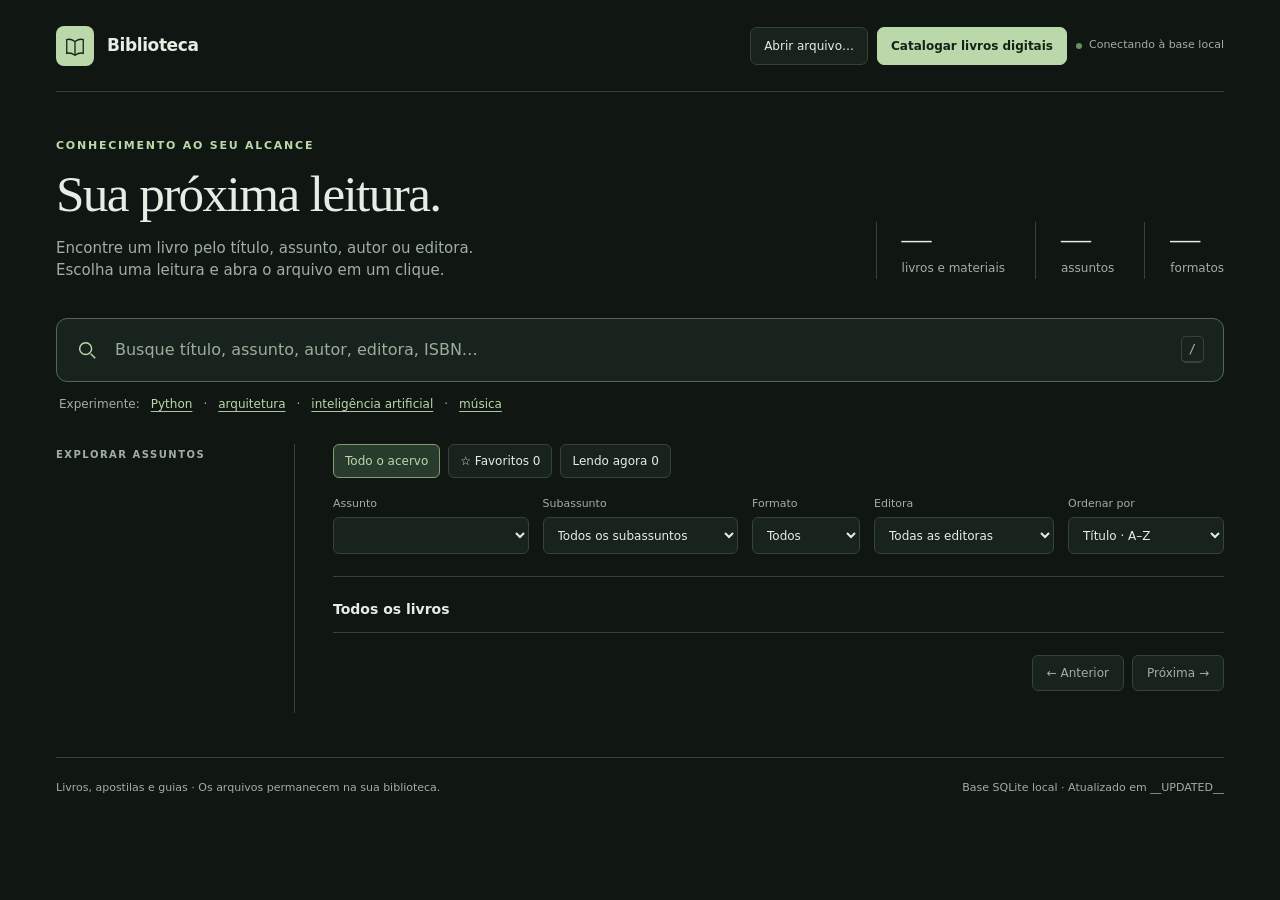
==== commit 072c9c6d: "feat: aprimorar cadastro físico, edição e navegação do catálogo Adiciona busca automática de dados e" ====
--- a/src/main/resources/catalogo/catalogo_template.html
+++ b/src/main/resources/catalogo/catalogo_template.html
@@ -23,7 +23,7 @@
 </head>
 <body>
 <div class="shell">
-<header class="topbar"><a class="brand" href="catalogo_livros.html" aria-label="Biblioteca: página inicial"><span class="brand-mark"><svg width="22" height="22" viewBox="0 0 24 24" fill="none" stroke="currentColor" stroke-width="1.4" aria-hidden="true"><path d="M3 5c3-1 6 0 9 2 3-2 6-3 9-2v15c-3-1-6 0-9 2-3-2-6-3-9-2Z"/><path d="M12 7v15"/></svg></span>Biblioteca</a><div class="top-actions"><button class="toolbar-button" id="openFileButton">Abrir arquivo…</button><button class="toolbar-button primary" id="organizeButton">Organizar e atualizar</button><span class="app-status" id="databaseStatus"><i class="dot" aria-hidden="true"></i>Conectando à base local</span><input type="file" id="openFileInput" accept=".pdf,.epub,application/pdf,application/epub+zip" hidden></div></header>
+<header class="topbar"><a class="brand" href="catalogo_livros.html" aria-label="Biblioteca: página inicial"><span class="brand-mark"><svg width="22" height="22" viewBox="0 0 24 24" fill="none" stroke="currentColor" stroke-width="1.4" aria-hidden="true"><path d="M3 5c3-1 6 0 9 2 3-2 6-3 9-2v15c-3-1-6 0-9 2-3-2-6-3-9-2Z"/><path d="M12 7v15"/></svg></span>Biblioteca</a><div class="top-actions"><button class="toolbar-button" id="openFileButton">Abrir arquivo…</button><button class="toolbar-button primary" id="organizeButton">Catalogar livros digitais</button><span class="app-status" id="databaseStatus"><i class="dot" aria-hidden="true"></i>Conectando à base local</span><input type="file" id="openFileInput" accept=".pdf,.epub,application/pdf,application/epub+zip" hidden></div></header>
 <section class="hero" aria-labelledby="heading"><div><p class="eyebrow">Conhecimento ao seu alcance</p><h1 id="heading">Sua próxima leitura.</h1><p class="intro">Encontre um livro pelo título, assunto, autor ou editora.<br>Escolha uma leitura e abra o arquivo em um clique.</p></div><div class="stats" aria-label="Resumo da biblioteca"><div class="stat"><strong id="total">—</strong><span>livros e materiais</span></div><div class="stat"><strong id="topicsCount">—</strong><span>assuntos</span></div><div class="stat"><strong id="formatsCount">—</strong><span>formatos</span></div></div></section>
 <section class="operation" id="operationPanel" role="status" aria-live="polite" hidden><div class="operation-head"><strong id="operationTitle">Atualizando catálogo</strong><span id="operationPercent">0%</span></div><progress id="operationProgress" max="100" value="0" aria-label="Progresso da operação"></progress><p id="operationMessage"></p></section><p class="file-open-note" id="fileOpenNote" hidden></p>
 <div id="storageError" class="storage-error" role="status" hidden>Não foi possível confirmar o salvamento das últimas alterações na base local. Elas continuam disponíveis nesta página; verifique se a aplicação Catálogo está em execução.</div>
@@ -67,7 +67,7 @@
 function bookActions(book){const mark=markFor(book);const actions=el('div','book-actions');actions.append(markButton(mark.favorite?'★ Favorito':'☆ Favoritar',mark.favorite,()=>{saveMark(book,{favorite:!markFor(book).favorite}).catch(()=>{});render()}),markButton(mark.reading?'✓ Lendo agora':'Começar a ler',mark.reading,()=>{saveMark(book,{reading:!markFor(book).reading}).catch(()=>{});render()}));if(mark.reading){const point=el('button','mark-button',book.format==='PDF'?(mark.page?'Página '+mark.page+' · alterar':'Registrar página'):(mark.location?'Alterar ponto salvo':'Registrar ponto'));point.type='button';point.addEventListener('click',()=>editBookmark(book));actions.append(point)}const notes=el('button','mark-button'+(mark.notes?' active':''),mark.notes?'Anotações ●':'Anotações');notes.type='button';notes.addEventListener('click',()=>editNotes(book));const details=el('button','mark-button','Detalhes');details.type='button';details.addEventListener('click',()=>showMetadata(book));actions.append(notes,details);return actions}
 let editingBook=null;
 function editBookmark(book){editingBook=book;const mark=markFor(book);const isPDF=book.format==='PDF';$('bookmarkTitle').textContent=book.title+' ('+book.filename+')';$('bookmarkLabel').textContent=isPDF?'Página em que você parou':'Onde você parou?';const input=$('bookmarkInput');input.type=isPDF?'number':'text';input.required=true;input.min=isPDF?'1':'';input.step=isPDF?'1':'';input.maxLength=500;input.value=isPDF?(mark.page||''):mark.location;input.placeholder=isPDF?'Ex.: 42':'Ex.: Capítulo 3, seção Introdução';$('bookmarkHelp').textContent=isPDF?'Use o número da página no leitor de PDF, que pode ser diferente do número impresso no livro. O botão Continuar tentará abrir nessa página.':'Seu ponto ficará anotado no catálogo. Ao abrir o EPUB, use essa anotação para retomar no aplicativo de leitura.';$('bookmarkDialog').showModal();input.focus()}
-function renderReadingShelf(){const reading=DATA.filter(book=>markFor(book).reading).sort((a,b)=>markFor(b).updated-markFor(a).updated);$('readingShelf').hidden=!reading.length;const fragment=document.createDocumentFragment();for(const book of reading){const mark=markFor(book);const card=el('article','reading-card');const heading=el('h3','',book.title);heading.append(el('span','filename','('+book.filename+')'));card.append(heading);const point=book.format==='PDF'?(mark.page?'Página '+mark.page:'Página ainda não registrada'):(mark.location||'Ponto de leitura ainda não registrado');card.append(el('p','',book.format+' · '+point),bookActions(book));const link=el('a','open',book.format==='PDF'&&mark.page?'Continuar na página '+mark.page+' ↗':'Abrir leitura ↗');link.href=readingUrl(book);link.target='_blank';link.rel='noopener';link.addEventListener('click',()=>saveMark(book,{}).catch(()=>{}));card.append(link);if(mark.notes)card.append(el('p','note-preview',mark.notes.length>140?mark.notes.slice(0,140)+'…':mark.notes));fragment.append(card)}$('readingCards').replaceChildren(fragment);$('favoritesCount').textContent=DATA.filter(x=>markFor(x).favorite).length;$('readingCount').textContent=reading.length;for(const[id,view]of [['viewAll','all'],['viewFavorites','favorites'],['viewReading','reading']]){$(id).classList.toggle('active',state.view===view);$(id).setAttribute('aria-pressed',String(state.view===view))}}
+function renderReadingShelf(){const reading=DATA.filter(book=>markFor(book).reading).sort((a,b)=>markFor(b).updated-markFor(a).updated);$('readingShelf').hidden=!reading.length;const fragment=document.createDocumentFragment();for(const book of reading){const mark=markFor(book);const card=el('article','reading-card');const heading=el('h3','',book.title);heading.append(el('span','filename','('+book.filename+')'));card.append(heading);const point=book.format==='PDF'?(mark.page?'Página '+mark.page:'Página ainda não registrada'):(mark.location||'Ponto de leitura ainda não registrado');card.append(el('p','',book.format+' · '+point),bookActions(book));const link=el('a','open',book.format==='PDF'&&mark.page?'Continuar na página '+mark.page+' ↗':'Abrir leitura ↗');link.href=readingUrl(book);link.target='_blank';link.rel='noopener';link.addEventListener('click',()=>saveMark(book,{}).catch(()=>{}));if(book.format!=='FISICO')card.append(link);if(mark.notes)card.append(el('p','note-preview',mark.notes.length>140?mark.notes.slice(0,140)+'…':mark.notes));fragment.append(card)}$('readingCards').replaceChildren(fragment);$('favoritesCount').textContent=DATA.filter(x=>markFor(x).favorite).length;$('readingCount').textContent=reading.length;for(const[id,view]of [['viewAll','all'],['viewFavorites','favorites'],['viewReading','reading']]){$(id).classList.toggle('active',state.view===view);$(id).setAttribute('aria-pressed',String(state.view===view))}}
 const nf=new Intl.NumberFormat('pt-BR');
 $('total').textContent=nf.format(DATA.length);$('topicsCount').textContent=topicKeys.length;$('formatsCount').textContent=formats.length;
 function el(tag,cls,text){const x=document.createElement(tag);if(cls)x.className=cls;if(text!==undefined)x.textContent=text;return x}
@@ -81,7 +81,7 @@
 function updateSections(){const select=$('sectionSelect');select.replaceChildren(option('','Todos os subassuntos'));const sections=[...new Set(DATA.filter(x=>!state.topic||x.topic===state.topic).map(x=>x.section))].sort((a,b)=>a.localeCompare(b,'pt-BR'));for(const s of sections){const parts=s.split('/');select.append(option(s,(state.topic?parts.slice(1):parts).map(label).join(' / ')||'Geral'))}select.value=state.section}
 function filtered(){const tokens=norm(state.query).split(/\s+/).filter(Boolean);return DATA.filter(x=>(state.view!=='favorites'||markFor(x).favorite)&&(state.view!=='reading'||markFor(x).reading)&&(!state.topic||x.topic===state.topic)&&(!state.section||x.section===state.section)&&(!state.format||x.format===state.format)&&(!state.publisher||(x.metadata||{}).publisher===state.publisher)&&tokens.every(t=>x.search.includes(t))).sort((a,b)=>(state.sort==='topic'?a.topicLabel.localeCompare(b.topicLabel,'pt-BR'):0)||a.title.localeCompare(b.title,'pt-BR',{numeric:true})||a.path.localeCompare(b.path))}
 function icon(){const holder=el('div','book-icon');holder.setAttribute('aria-hidden','true');holder.innerHTML='<svg width="17" height="20" viewBox="0 0 20 24" fill="none" stroke="currentColor" stroke-width="1.3"><path d="M5 3h11v18H5a2 2 0 0 1-2-2V5a2 2 0 0 1 2-2Z"/><path d="M3 18h13M7 7h6M7 10h5"/></svg>';return holder}
-function render(){renderReadingShelf();const found=filtered();const pages=Math.max(1,Math.ceil(found.length/PAGE_SIZE));state.page=Math.min(state.page,pages);const start=(state.page-1)*PAGE_SIZE;const fragment=document.createDocumentFragment();for(const book of found.slice(start,start+PAGE_SIZE)){const row=el('article','book');row.append(icon());const content=el('div');const heading=el('h3');const link=el('a','',book.title);link.href=readingUrl(book);link.target='_blank';link.rel='noopener';link.title=book.path;heading.append(link,el('span','filename','('+book.filename+')'));const meta=el('div','meta');meta.append(el('span','badge',book.format),el('span','',book.sectionLabel),el('span','crumb','·'),el('span','',book.size>=1048576?(book.size/1048576).toLocaleString('pt-BR',{maximumFractionDigits:1})+' MB':Math.max(1,Math.round(book.size/1024))+' KB'));const extra=[(book.metadata||{}).author,(book.metadata||{}).publisher,(book.metadata||{}).year].filter(Boolean).join(' · ');if(extra)meta.append(el('span','crumb','·'),el('span','',extra));content.append(heading,meta,bookActions(book));row.append(content);const open=el('a','open',markFor(book).reading&&markFor(book).page?'Continuar · p. '+markFor(book).page:'Abrir');open.href=readingUrl(book);open.addEventListener('click',()=>{if(markFor(book).reading)saveMark(book,{}).catch(()=>{})});open.target='_blank';open.rel='noopener';open.setAttribute('aria-label','Abrir '+book.title);const arrow=el('span','','↗');arrow.setAttribute('aria-hidden','true');open.append(arrow);row.append(open);fragment.append(row)}$('results').replaceChildren(fragment);$('resultsTitle').textContent=state.query?'Resultados da busca':state.topic?label(state.topic):state.view==='favorites'?'Meus favoritos':state.view==='reading'?'Lendo agora':'Todos os livros';$('resultCount').textContent=nf.format(found.length)+(found.length===1?' resultado':' resultados');$('empty').hidden=found.length!==0;$('results').hidden=found.length===0;$('pagination').hidden=found.length===0;$('pageInfo').textContent=found.length?'Exibindo '+nf.format(start+1)+'–'+nf.format(Math.min(start+PAGE_SIZE,found.length))+' de '+nf.format(found.length)+' · Página '+state.page+' de '+pages:'';$('prev').disabled=state.page<=1;$('next').disabled=state.page>=pages;$('clearSearch').hidden=!state.query;$('reset').hidden=!(state.query||state.topic||state.section||state.format||state.sort!=='title'||state.view!=='all'||state.publisher);for(const{key,btn}of topicButtons){btn.classList.toggle('active',key===state.topic);btn.setAttribute('aria-pressed',String(key===state.topic))}}
+function render(){renderReadingShelf();const found=filtered();const pages=Math.max(1,Math.ceil(found.length/PAGE_SIZE));state.page=Math.min(state.page,pages);const start=(state.page-1)*PAGE_SIZE;const fragment=document.createDocumentFragment();for(const book of found.slice(start,start+PAGE_SIZE)){const row=el('article','book');row.append(icon());const content=el('div');const heading=el('h3');const link=el(book.format==='FISICO'?'span':'a','',book.title);link.href=readingUrl(book);link.target='_blank';link.rel='noopener';link.title=book.path;heading.append(link,el('span','filename','('+book.filename+')'));const meta=el('div','meta');meta.append(el('span','badge',book.format==='FISICO'?'Físico':book.format),el('span','',book.sectionLabel),el('span','crumb','·'),el('span','',book.format==='FISICO'?'Exemplar físico':book.size>=1048576?(book.size/1048576).toLocaleString('pt-BR',{maximumFractionDigits:1})+' MB':Math.max(1,Math.round(book.size/1024))+' KB'));const extra=[(book.metadata||{}).author,(book.metadata||{}).publisher,(book.metadata||{}).year].filter(Boolean).join(' · ');if(extra)meta.append(el('span','crumb','·'),el('span','',extra));content.append(heading,meta,bookActions(book));row.append(content);const open=el('a','open',markFor(book).reading&&markFor(book).page?'Continuar · p. '+markFor(book).page:'Abrir');open.href=readingUrl(book);open.addEventListener('click',()=>{if(markFor(book).reading)saveMark(book,{}).catch(()=>{})});open.target='_blank';open.rel='noopener';open.setAttribute('aria-label','Abrir '+book.title);const arrow=el('span','','↗');arrow.setAttribute('aria-hidden','true');open.append(arrow);if(book.format==='FISICO')row.append(el('span','badge','Livro físico'));else row.append(open);fragment.append(row)}$('results').replaceChildren(fragment);$('resultsTitle').textContent=state.query?'Resultados da busca':state.topic?label(state.topic):state.view==='favorites'?'Meus favoritos':state.view==='reading'?'Lendo agora':'Todos os livros';$('resultCount').textContent=nf.format(found.length)+(found.length===1?' resultado':' resultados');$('empty').hidden=found.length!==0;$('results').hidden=found.length===0;$('pagination').hidden=found.length===0;$('pageInfo').textContent=found.length?'Exibindo '+nf.format(start+1)+'–'+nf.format(Math.min(start+PAGE_SIZE,found.length))+' de '+nf.format(found.length)+' · Página '+state.page+' de '+pages:'';$('prev').disabled=state.page<=1;$('next').disabled=state.page>=pages;$('clearSearch').hidden=!state.query;$('reset').hidden=!(state.query||state.topic||state.section||state.format||state.sort!=='title'||state.view!=='all'||state.publisher);for(const{key,btn}of topicButtons){btn.classList.toggle('active',key===state.topic);btn.setAttribute('aria-pressed',String(key===state.topic))}}
 function reset(){Object.assign(state,{query:'',topic:'',section:'',format:'',sort:'title',page:1,view:'all',publisher:''});$('publisherSelect').value='';$('search').value='';$('topicSelect').value='';$('formatSelect').value='';$('sortSelect').value='title';updateSections();render()}
 $('search').addEventListener('input',e=>{state.query=e.target.value;state.page=1;render()});$('clearSearch').addEventListener('click',()=>{$('search').value='';state.query='';state.page=1;render();$('search').focus()});$('topicSelect').addEventListener('change',e=>setTopic(e.target.value));$('sectionSelect').addEventListener('change',e=>{state.section=e.target.value;state.page=1;render()});$('formatSelect').addEventListener('change',e=>{state.format=e.target.value;state.page=1;render()});$('sortSelect').addEventListener('change',e=>{state.sort=e.target.value;state.page=1;render()});$('reset').addEventListener('click',reset);$('emptyReset').addEventListener('click',reset);for(const button of document.querySelectorAll('[data-query]'))button.addEventListener('click',()=>{reset();state.query=button.dataset.query;$('search').value=state.query;render()});function page(delta){state.page+=delta;render();$('main').scrollIntoView({block:'start',behavior:'instant'})}$('prev').addEventListener('click',()=>page(-1));$('next').addEventListener('click',()=>page(1));document.addEventListener('keydown',e=>{if(e.key==='/'&&!['INPUT','SELECT','TEXTAREA'].includes(document.activeElement.tagName)){e.preventDefault();$('search').focus()}if(e.key==='Escape'&&document.activeElement===$('search')){$('clearSearch').click()}});for(const[id,view]of [['viewAll','all'],['viewFavorites','favorites'],['viewReading','reading']])$(id).addEventListener('click',()=>{state.view=view;state.page=1;render()});
 $('bookmarkCancel').addEventListener('click',()=>{$('bookmarkDialog').close();editingBook=null});
